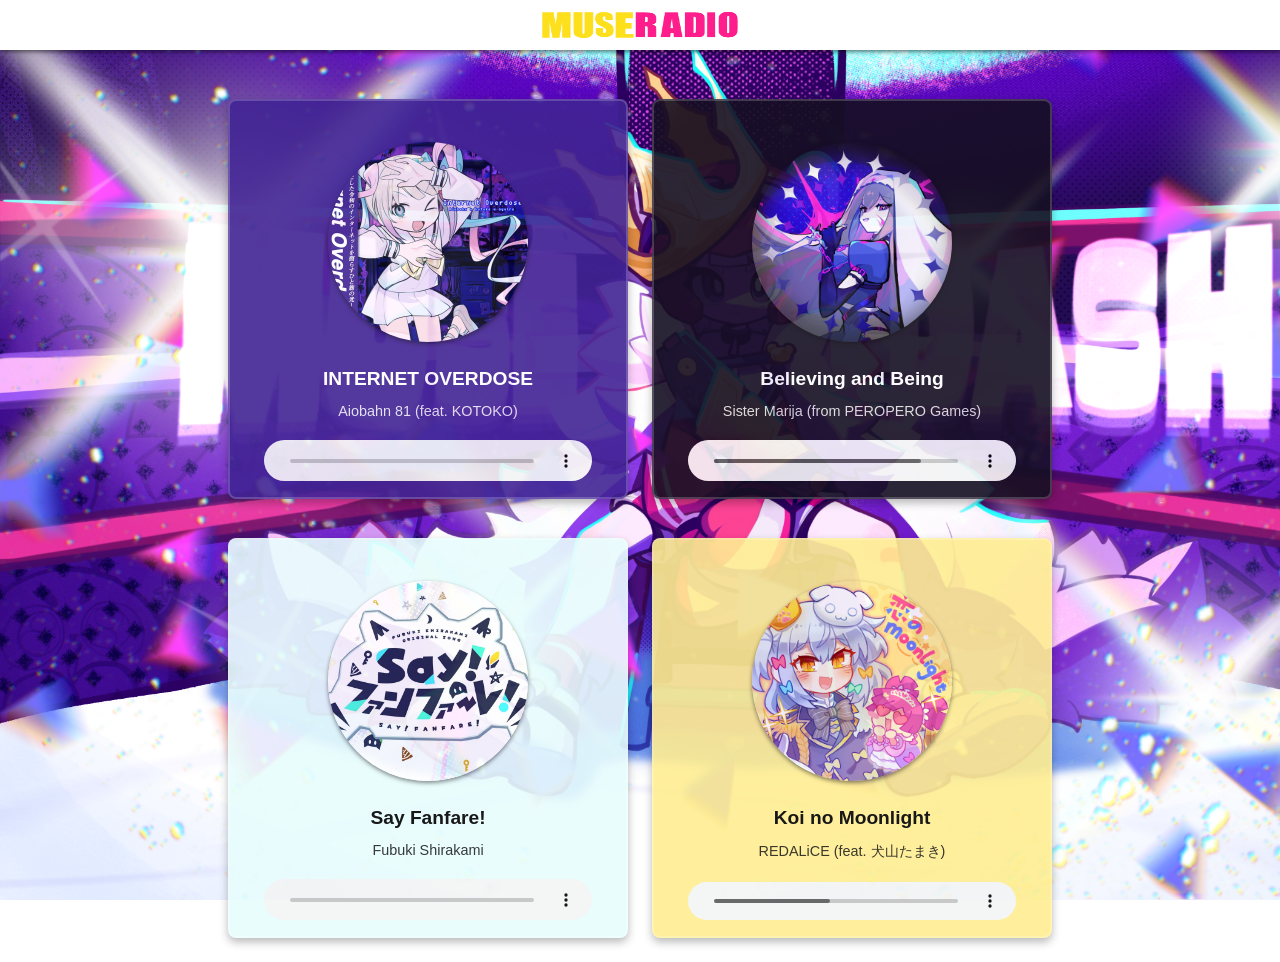
==== index.html @ 5fcab80c "Moving the contents to the main structure" ====
<!DOCTYPE html>
<html lang="pt-br">
<head>
  <meta charset="UTF-8">
  <meta name="viewport" content="width=device-width, initial-scale=1.0">
  <title>Muse Dash - Radio</title>
  <link rel="stylesheet" href="style.css">
  <link rel="shortcut icon" href="content-images/muse-Radio.png" type="image/x-icon">
</head>

<body>
  <header>
    <div id="title" style="box-shadow: 0 2px 4px rgba(0, 0, 0, 0.5)">
      <img style="width: 200px; height: 30px; margin-top: 10px;" 
           src="content-images/Logo_Name.png" 
           alt="Muse Radio">
    </div>
  </header>

  <main>
    <div class="cards" id="music-container">
      <!-- Cards serão carregados automaticamente pelo script -->
    </div>
  </main>

  <script>
    async function carregarMusicas() {
      try {
        const resposta = await fetch('musics.json');
        
        if (!resposta.ok) {
          throw new Error(`Erro HTTP: ${resposta.status}`);
        }
        
        const musicas = await resposta.json();
        const container = document.getElementById('music-container');
        container.innerHTML = '';

        // Paleta de cores para os cards
        const cores = [
          { fundo: 'rgb(65, 35, 148)', cor: 'white' },
          { fundo: 'rgb(21, 15, 34)', cor: 'white' },
          { fundo: 'rgb(232, 253, 253)', cor: 'black' },
          { fundo: 'rgb(255, 238, 146)', cor: 'black' }
        ];

        musicas.forEach((musica, index) => {
          const card = document.createElement('div');
          card.classList.add('music-card');

          // Define cor e tema conforme posição
          const tema = cores[index % cores.length];
          card.style.backgroundColor = tema.fundo;
          card.style.color = tema.cor;

          card.innerHTML = `
            <img src="${musica.capa}" 
                 alt="${musica.titulo}" 
                 style="border-radius: 50%; width: 200px; height: 200px; margin-top: 25px; 
                        box-shadow: 0 2px 4px rgba(0,0,0,0.5)">
            <br>
            <h2>${musica.titulo}</h2>
            <p>${musica.artista}</p>
            <audio controls preload="metadata">
              <source src="${musica.arquivo}" type="audio/mpeg">
              Seu navegador não suporta o elemento de áudio.
            </audio>
          `;

          container.appendChild(card);
        });

      } catch (erro) {
        console.error('Erro ao carregar músicas:', erro);
        const container = document.getElementById('music-container');
        container.innerHTML = '<p style="color: white; text-align: center;">Erro ao carregar as músicas. Verifique o console.</p>';
      }
    }

    document.addEventListener('DOMContentLoaded', carregarMusicas);
  </script>
</body>
</html>
---- style.css ----
* {
  margin: 0;
  padding: 0;
  box-sizing: border-box;
}

body {
  background-image: url(content-images/hdmuse.png);
  background-size: cover;
  background-repeat: no-repeat;
  background-attachment: fixed;
  min-height: 100vh;
}

#title {
  background-color: rgb(255, 255, 255);
  color: rgb(255, 0, 255);
  text-align: center;
  position: fixed;
  top: 0;
  left: 0;
  right: 0;
  height: 50px;
  width: 100%;
  z-index: 1000;
  font-family: "Open Sans", open_sans, "Lucida Grande", Verdana;
  box-shadow: 0 2px 4px rgba(0, 0, 0, 0.5);
}

main {
  margin-top: 60px;
}

.cards {
  display: flex;
  justify-content: center;
  align-items: center;
  flex-wrap: wrap;
  gap: 1.5rem;
  padding: 1.5rem;
  min-height: calc(100vh - 60px);
}

.music-card {
margin-top: 15px;
  text-align: center;
  width: 400px;
  height: 400px;
  font-family: Builder Sans, Helvetica Neue, Helvetica, Arial, Lucida Grande, sans-serif;
  box-shadow: 0 4px 8px rgba(0, 0, 0, 0.3);
  border-radius: 8px;
  border: 2px solid rgba(255, 255, 255, 0.2);
  opacity: 0.9;
  transition: transform 0.3s ease, opacity 0.3s ease;
  display: flex;
  flex-direction: column;
  align-items: center;
  justify-content: space-around;
  padding: 1rem;
}

.music-card:hover {
  transform: translateY(-5px);
  opacity: 1;
  box-shadow: 0 6px 12px rgba(0, 0, 0, 0.5);
}

.music-card h2 {
  margin: 0.5rem 0;
  font-size: 1.2rem;
  font-weight: bold;
}

.music-card p {
  margin: 0.3rem 0;
  font-size: 0.9rem;
  opacity: 0.85;
}

.music-card audio {
  width: 90%;
  margin-top: 1rem;
}

.music-card audio::-webkit-media-controls-panel {
  background-color: rgba(255, 255, 255, 0.1);
}

@media (max-width: 768px) {
  .music-card {
    width: 90%;
    max-width: 350px;
  }
  
  .cards {
    padding: 1rem;
    gap: 1rem;
  }
}
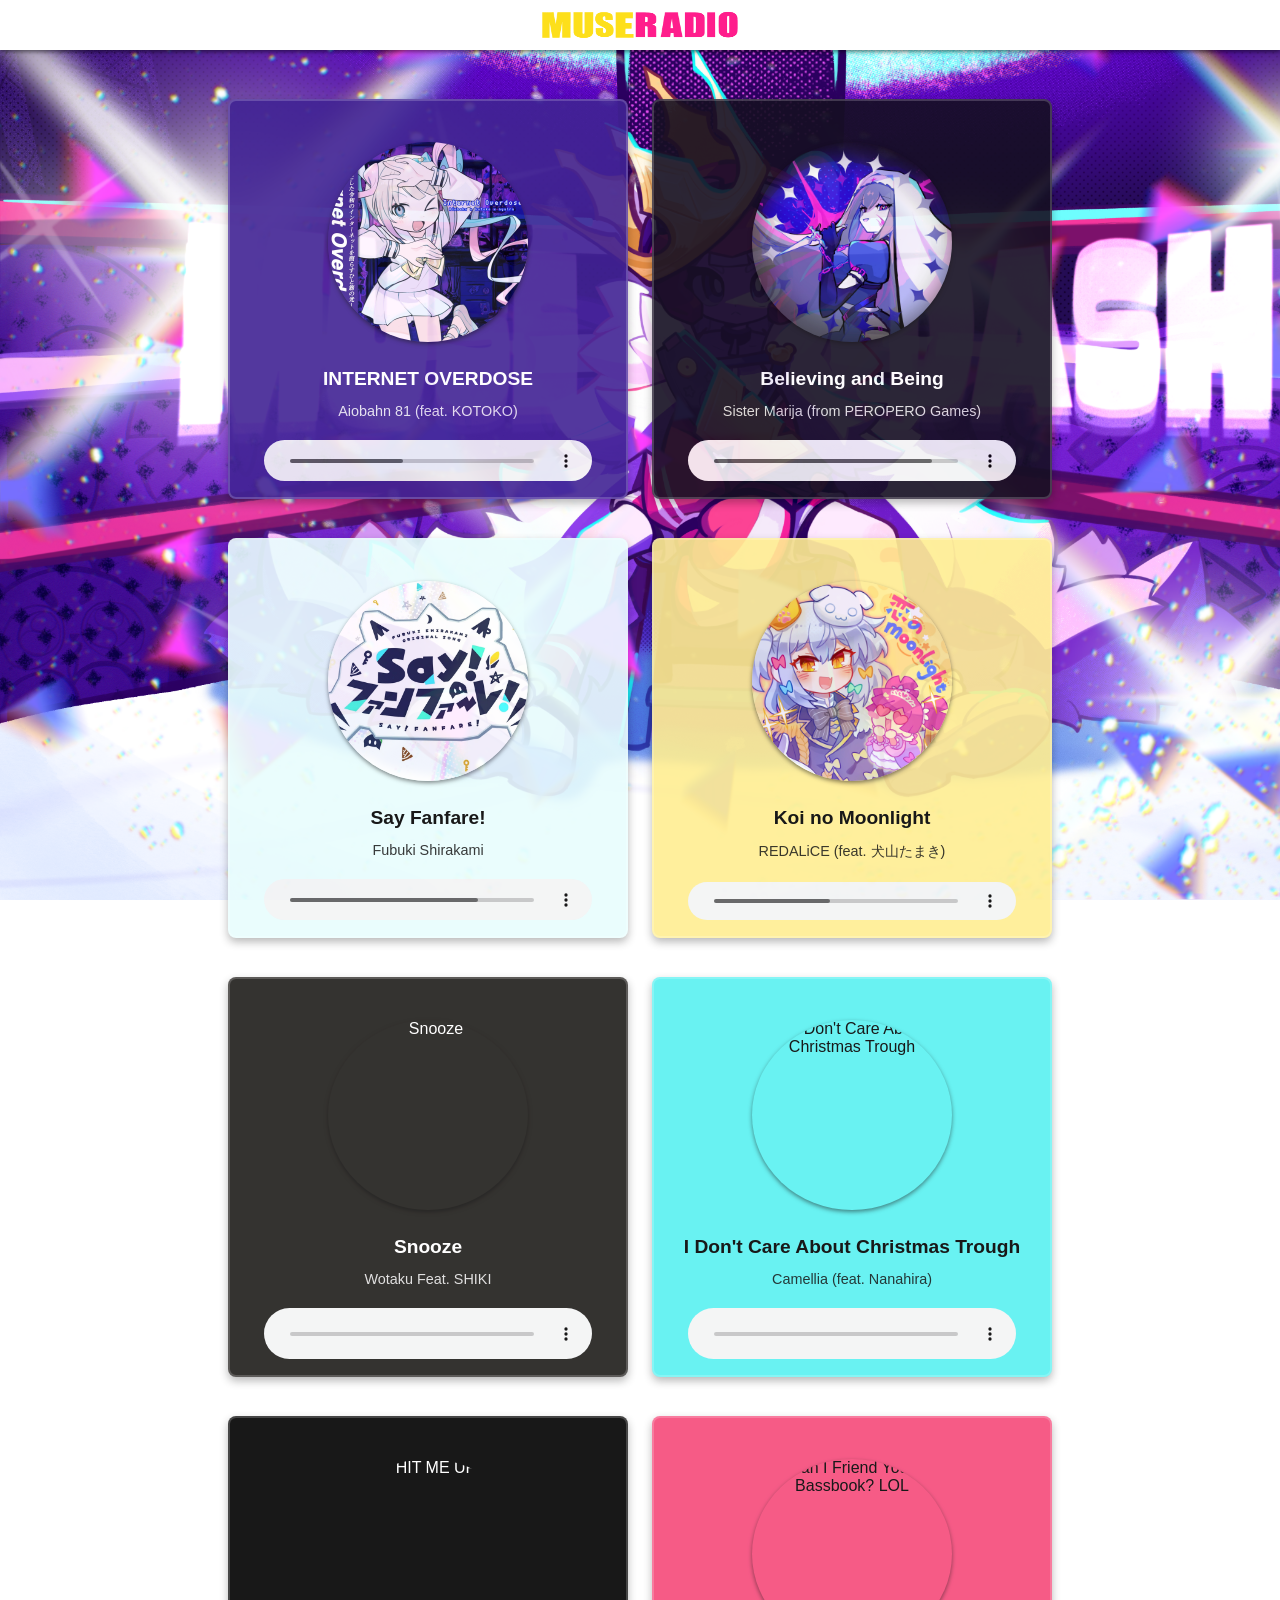
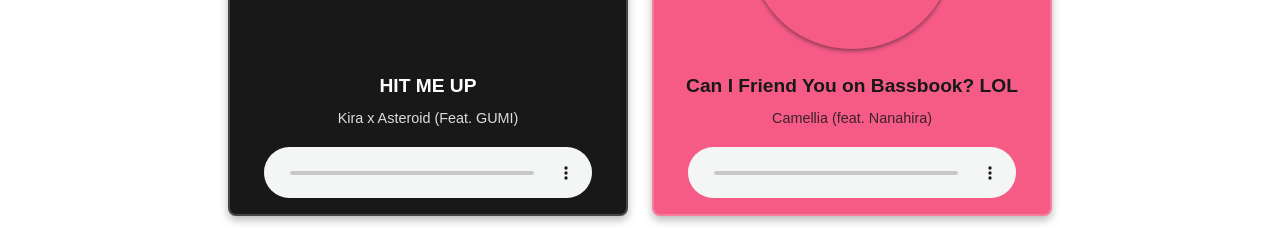
==== commit 55554aef: "Musics added in musics.json and individual colors created (in index.html)" ====
--- a/index.html
+++ b/index.html
@@ -41,7 +41,11 @@
           { fundo: 'rgb(65, 35, 148)', cor: 'white' },
           { fundo: 'rgb(21, 15, 34)', cor: 'white' },
           { fundo: 'rgb(232, 253, 253)', cor: 'black' },
-          { fundo: 'rgb(255, 238, 146)', cor: 'black' }
+          { fundo: 'rgb(255, 238, 146)', cor: 'black' },
+          { fundo: 'rgb(31, 29, 26)', cor: 'white' },
+          { fundo: 'rgb(89, 241, 241)', cor: 'black' },
+          { fundo: 'rgb(0, 0, 0)', cor: 'white' },
+          { fundo: 'rgb(246, 74, 122)', cor: 'black' }
         ];
 
         musicas.forEach((musica, index) => {
